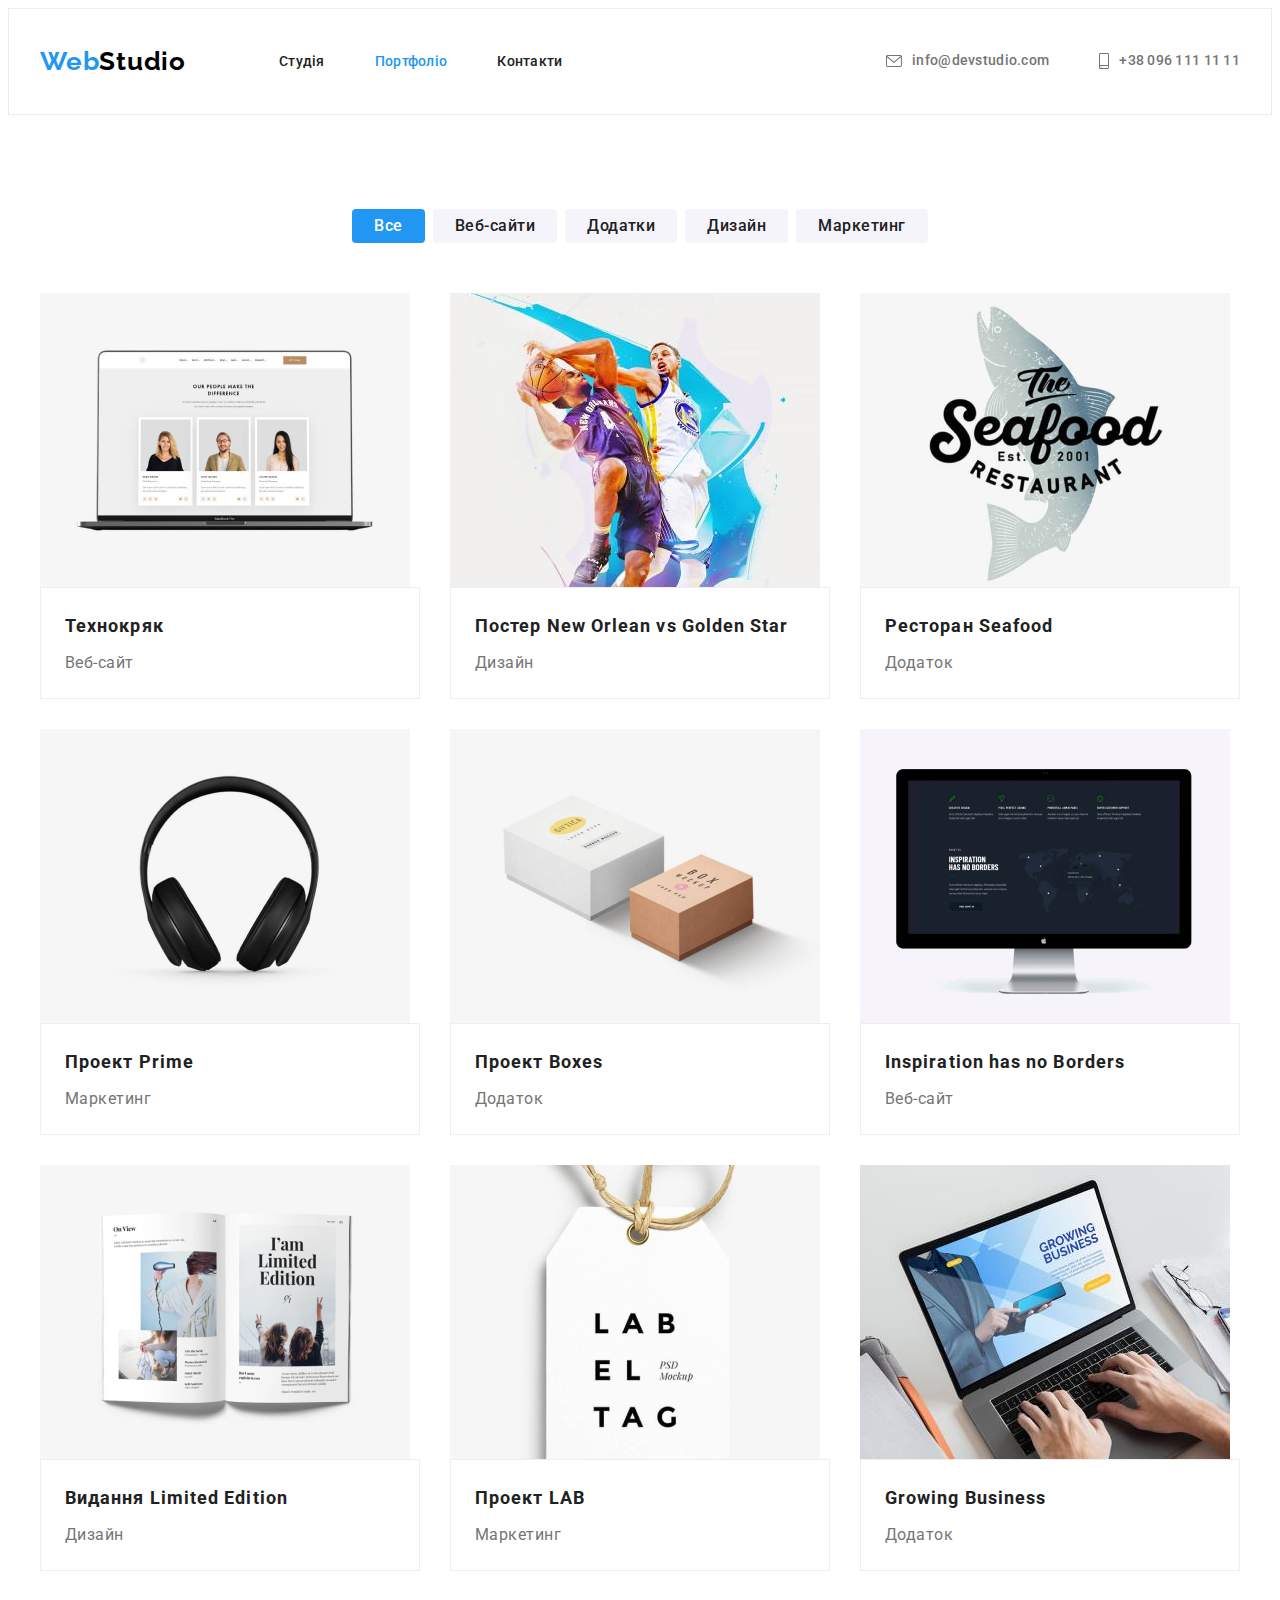
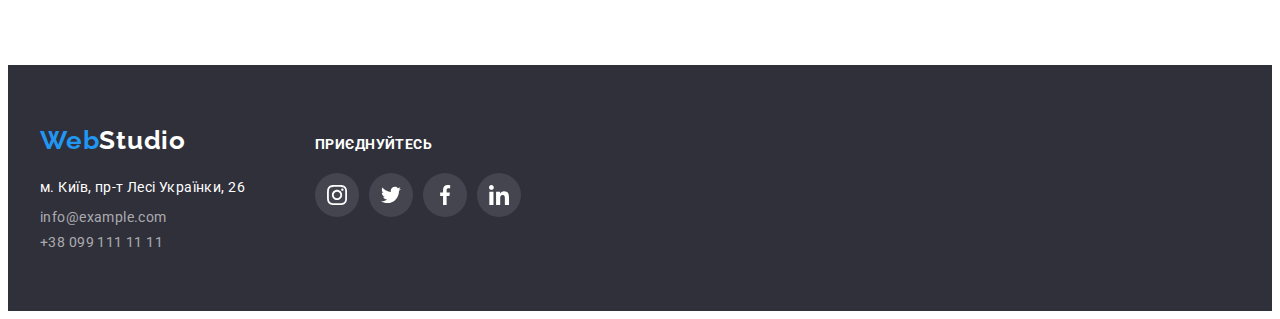
==== portfolio.html @ 76aff952 "add files" ====
<!DOCTYPE html>
<html lang="uk">
  <head>
    <meta charset="UTF-8" />
    <meta http-equiv="X-UA-Compatible" content="IE=edge" />
    <meta name="viewport" content="width=device-width, initial-scale=1.0" />
    <link rel="preconnect" href="https://fonts.googleapis.com" />
    <link rel="preconnect" href="https://fonts.gstatic.com" crossorigin />
    <link
      href="https://fonts.googleapis.com/css2?family=Raleway:wght@700&family=Roboto:wght@400;500;700;900&display=swap"
      rel="stylesheet"
    />
    <link
      rel="stylesheet"
      href="https://cdnjs.cloudflare.com/ajax/libs/modern-normalize/1.1.0/modern-normalize.min.css"
      integrity="sha512-wpPYUAdjBVSE4KJnH1VR1HeZfpl1ub8YT/NKx4PuQ5NmX2tKuGu6U/JRp5y+Y8XG2tV+wKQpNHVUX03MfMFn9Q=="
      crossorigin="anonymous"
      referrerpolicy="no-referrer"
    />
    <link rel="stylesheet" href="./css/styles.css" />
    <title>Portfolio</title>
  </head>
  <body>
    <header class="header">
      <div class="container">
        <a href="./index.html" lang="en" class="logo link"
          >Web<span class="header-studio">Studio</span></a
        >
        <nav class="header-nav">
          <ul class="nav-list list">
            <li class="nav-item"><a class="nav-link link" href="./index.html">Студія</a></li>
            <li class="nav-item">
              <a class="nav-link current link" href="./portfolio.html">Портфоліо</a>
            </li>
            <li class="nav-item"><a class="nav-link link" href="">Контакти</a></li>
          </ul>
        </nav>

        <ul class="header-list list">
          <li class="header-item">
            <a class="header-contact link" href="mailto:info@devstudio.com">
              <svg class="contact-icon" width="16" height="12">
                <use href="./img/symbol-defs.svg#icon-envelope"></use>
              </svg>
              info@devstudio.com</a
            >
          </li>
          <li class="header-item">
            <a class="header-contact link" href="tel:+380961111111">
              <svg class="contact-icon" width="10" height="16">
                <use href="./img/symbol-defs.svg#icon-smartphone"></use>
              </svg>
              +38 096 111 11 11</a
            >
          </li>
        </ul>
      </div>
    </header>

    <main>
      <section class="portfolio section">
        <div class="container">
          <h1 class="portfolio-title visually-hidden">Портфоліо</h1>
          <ul class="portfolio-nav list">
            <li class="portfolio-nav-item">
              <button type="button" class="portfolio-btn portfolio-btn-all">Все</button>
            </li>
            <li class="portfolio-nav-item">
              <button type="button" class="portfolio-btn">Веб-сайти</button>
            </li>
            <li class="portfolio-nav-item">
              <button type="button" class="portfolio-btn">Додатки</button>
            </li>
            <li class="portfolio-nav-item">
              <button type="button" class="portfolio-btn">Дизайн</button>
            </li>
            <li class="portfolio-nav-item">
              <button type="button" class="portfolio-btn">Маркетинг</button>
            </li>
          </ul>
          <ul class="portfolio-list list">
            <li class="portfolio-list-item">
              <a class="portfolio-link link" href=""
                ><img
                  class="portfolio-image"
                  src="./img/p1.jpg"
                  alt="Вебсайт Технокряк"
                  width="370"
                />
                <div class="portfolio-container">
                  <h2 class="portfolio-sub-title">Технокряк</h2>
                  <p class="portfilolio-text">Веб-сайт</p>
                </div>
              </a>
            </li>
            <li class="portfolio-list-item">
              <a class="portfolio-link link" href=""
                ><img class="portfolio-image" src="./img/p2.jpg" alt="Постер" width="370" />
                <div class="portfolio-container">
                  <h2 class="portfolio-sub-title">Постер New Orlean vs Golden Star</h2>
                  <p class="portfilolio-text">Дизайн</p>
                </div>
              </a>
            </li>
            <li class="portfolio-list-item">
              <a class="portfolio-link link" href=""
                ><img
                  class="portfolio-image"
                  src="./img/p3.jpg"
                  alt="Додаток ресторану"
                  width="370"
                />
                <div class="portfolio-container">
                  <h2 class="portfolio-sub-title">Ресторан Seafood</h2>
                  <p class="portfilolio-text">Додаток</p>
                </div>
              </a>
            </li>
            <li class="portfolio-list-item">
              <a class="portfolio-link link" href=""
                ><img
                  class="portfolio-image"
                  src="./img/p4.jpg"
                  alt="Марктинговий проект Prime"
                  width="370"
                />
                <div class="portfolio-container">
                  <h2 class="portfolio-sub-title">Проект Prime</h2>
                  <p class="portfilolio-text">Маркетинг</p>
                </div>
              </a>
            </li>
            <li class="portfolio-list-item">
              <a class="portfolio-link link" href=""
                ><img class="portfolio-image" src="./img/p5.jpg" alt="Додаток Boxes" width="370" />
                <div class="portfolio-container">
                  <h2 class="portfolio-sub-title">Проект Boxes</h2>
                  <p class="portfilolio-text">Додаток</p>
                </div>
              </a>
            </li>
            <li class="portfolio-list-item">
              <a class="portfolio-link link" href=""
                ><img
                  class="portfolio-image"
                  src="./img/p6.jpg"
                  alt="Вебсайт Inspiration"
                  width="370"
                />
                <div class="portfolio-container">
                  <h2 class="portfolio-sub-title">Inspiration has no Borders</h2>
                  <p class="portfilolio-text">Веб-сайт</p>
                </div>
              </a>
            </li>
            <li class="portfolio-list-item">
              <a class="portfolio-link link" href=""
                ><img
                  class="portfolio-image"
                  src="./img/p7.jpg"
                  alt="Дизайн Limited Edition"
                  width="370"
                />
                <div class="portfolio-container">
                  <h2 class="portfolio-sub-title">Видання Limited Edition</h2>
                  <p class="portfilolio-text">Дизайн</p>
                </div>
              </a>
            </li>
            <li class="portfolio-list-item">
              <a class="portfolio-link link" href=""
                ><img
                  class="portfolio-image"
                  src="./img/p8.jpg"
                  alt="Марктинговий проект LAB"
                  width="370"
                />
                <div class="portfolio-container">
                  <h2 class="portfolio-sub-title">Проект LAB</h2>
                  <p class="portfilolio-text">Маркетинг</p>
                </div>
              </a>
            </li>
            <li class="portfolio-list-item">
              <a class="portfolio-link link" href=""
                ><img
                  class="portfolio-image"
                  src="./img/p9.jpg"
                  alt="Додаток Growing Business"
                  width="370"
                />
                <div class="portfolio-container">
                  <h2 class="portfolio-sub-title">Growing Business</h2>
                  <p class="portfilolio-text">Додаток</p>
                </div>
              </a>
            </li>
          </ul>
        </div>
      </section>
    </main>

    <footer class="footer">
      <div class="footer-container container">
        <div>
          <a class="logo footer-logo link" href="./index.html"
            >Web<span class="footer-studio">Studio</span></a
          >
          <address class="footer-address">
            <ul class="footel-list list">
              <li class="footer-item">
                <a
                  class="footer-link link"
                  href="https://www.google.com/maps/place/бульвар+Лесі+Українки,+26,+Київ,+02000/@50.427353,30.5411324,16z/"
                  target="_blank"
                  rel="nofollow noopener noreferrer"
                  >м. Київ, пр-т Лесі Українки, 26</a
                >
              </li>
              <li class="footer-item">
                <a class="footer-mail link" href="mailto:info@example.com">info@example.com</a>
              </li>
              <li class="footer-item">
                <a class="footer-tel link" href="tel:+380991111111">+38 099 111 11 11</a>
              </li>
            </ul>
          </address>
        </div>
        <div class="join-container">
          <p class="join-title">Приєднуйтесь</p>
          <ul class="join-social-list list">
            <li class="join-social-item">
              <a href="" class="join-icon-link link"
                ><svg class="social-icon" width="20" height="20">
                  <use href="./img/symbol-defs.svg#icon-instagram"></use></svg
              ></a>
            </li>
            <li class="join-social-item">
              <a href="" class="join-icon-link link"
                ><svg class="social-icon" width="20" height="20">
                  <use href="./img/symbol-defs.svg#icon-twitter"></use></svg
              ></a>
            </li>
            <li class="join-social-item">
              <a href="" class="join-icon-link link"
                ><svg class="social-icon" width="20" height="20">
                  <use href="./img/symbol-defs.svg#icon-facebook"></use></svg
              ></a>
            </li>
            <li class="join-social-item">
              <a href="" class="join-icon-link link"
                ><svg class="social-icon" width="20" height="20">
                  <use href="./img/symbol-defs.svg#icon-linkedin"></use></svg
              ></a>
            </li>
          </ul>
        </div>
      </div>
    </footer>
  </body>
</html>
---- css/styles.css ----
/* ------Змінні------- */

:root {
  --main-color: #212121;
  --secondary-color: #ffffff;
  --accent-color: #2196f3;
  --text-color: #757575;
  --secondary-background-color: #f5f4fa;
}

p,
h1,
h2,
h3,
h4,
h5,
h6 {
  margin: 0;
}

ul {
  margin: 0;
  padding-left: 0;
}

img {
  display: block;
}

body {
  font-family: 'Roboto', sans-serif;
  color: var(--main-color);
  background-color: var(--secondary-color);
}

.section {
  padding-top: 94px;
  padding-bottom: 94px;
}

.container {
  width: 1200px;
  margin: 0 auto;
  padding-left: 15px;
  padding-right: 15px;
}

.list {
  list-style: none;
}

.link {
  text-decoration: none;
}

.visually-hidden {
  position: absolute;
  width: 1px;
  height: 1px;
  margin: -1px;
  border: 0;
  padding: 0;
  white-space: nowrap;
  clip-path: inset(100%);
  clip: rect(0 0 0 0);
  overflow: hidden;
}

/* --------Header --------*/

.header {
  padding-top: 24px;
  padding-bottom: 25px;
  border: 1px solid #ececec;
}

.header .container {
  display: flex;
  align-items: center;
}

.nav-list {
  display: flex;
  margin-left: 93px;
}

.nav-item:not(:last-child) {
  margin-right: 50px;
}

.header-list {
  display: flex;
  margin-left: auto;
}

.logo {
  font-family: 'Raleway';
  font-weight: 700;
  font-size: 26px;
  line-height: 1.19;
  letter-spacing: 0.03em;
  color: var(--accent-color);
}

.header-studio {
  color: #000000;
}

.nav-link {
  font-weight: 500;
  font-size: 14px;
  line-height: 1.4;
  letter-spacing: 0.02em;
  color: var(--main-color);
  padding-top: 20px;
  padding-bottom: 20px;
}

.header-contact {
  font-weight: 500;
  font-size: 14px;
  line-height: 1.14;
  letter-spacing: 0.02em;
  color: var(--text-color);
  display: flex;
  align-items: center;
  padding-top: 20px;
  padding-bottom: 20px;
}

.contact-icon {
  margin-right: 10px;
  fill: currentColor;
}

.header-item + .header-item {
  margin-left: 50px;
}

.nav-link:hover,
.nav-link:focus,
.header-contact:hover,
.header-contact:focus {
  color: var(--accent-color);
}

.current {
  color: var(--accent-color);
}

/* -------Hero-------- */

.hero {
  background-color: #1d1d22;
  max-width: 1600px;
  margin: 0 auto;
  padding-top: 200px;
  padding-bottom: 200px;
  text-align: center;
  background-image: linear-gradient(rgba(47, 48, 58, 0.4), rgba(47, 48, 58, 0.4)),
    url(../img/bghero.jpg);
  background-position: center;
  background-repeat: no-repeat;
}

.hero-title {
  width: 696px;
  font-weight: 900;
  font-size: 44px;
  line-height: 1.36;
  letter-spacing: 0.06em;
  text-transform: uppercase;
  text-align: center;
  color: var(--secondary-color);
  margin-bottom: 30px;
  margin-right: auto;
  margin-left: auto;
}

.hero-btn {
  min-width: 200px;
  font-family: inherit;
  font-weight: 700;
  font-size: 16px;
  line-height: 1.87;
  color: var(--secondary-color);
  background-color: var(--accent-color);
  letter-spacing: 0.06em;
  cursor: pointer;
  padding: 10px 32px;
  border: transparent;
  box-shadow: 0px 4px 4px rgba(0, 0, 0, 0.15);
  border-radius: 4px;
}

.hero-btn:hover,
.hero-btn:focus {
  background-color: #188ce8;
}

/* -------Benefits------- */

.benefits-icon-list {
  display: flex;
  justify-content: center;
  margin-bottom: 30px;
}

.benefits-icon-item {
  width: 270px;
  height: 120px;
  background-color: var(--secondary-background-color);
  margin-right: 30px;
  display: flex;
  justify-content: center;
  align-items: center;
}

.benefits-icon-item:last-child {
  margin-right: 0;
}

.benefits-list {
  display: flex;
}

.benefits-item:not(:last-child) {
  margin-right: 30px;
  min-width: 270px;
}

.benefits-subtitle {
  font-weight: 700;
  font-size: 14px;
  line-height: 1.14;
  letter-spacing: 0.03em;
  text-transform: uppercase;
  margin-bottom: 10px;
}

.benefits-text {
  font-size: 14px;
  line-height: 1.71;
  letter-spacing: 0.03em;
  color: var(--text-color);
}

/* -------Works------- */

.works {
  padding-top: 0;
}

.works-title {
  font-weight: 700;
  font-size: 36px;
  line-height: 1.16;
  letter-spacing: 0.03em;
  margin-bottom: 50px;
  text-align: center;
}

.works-list {
  display: flex;
  margin-right: -30px;
}

.works-item {
  width: calc((100% - 60px) / 3);
  margin-right: 30px;
}

/* -------Team-------- */

.team {
  background-color: var(--secondary-background-color);
}

.team-list {
  display: flex;
  margin-right: -30px;
}

.team-item {
  background-color: var(--secondary-color);
  width: calc((100% - 90px) / 4);
  margin-right: 30px;
  box-shadow: 0px 1px 3px rgba(0, 0, 0, 0.12), 0px 1px 1px rgba(0, 0, 0, 0.14),
    0px 2px 1px rgba(0, 0, 0, 0.2);
  border-radius: 0px 0px 4px 4px;
}

.team-title {
  font-weight: 700;
  font-size: 36px;
  line-height: 1.16;
  letter-spacing: 0.03em;
  margin-bottom: 50px;
  text-align: center;
}

.team-container {
  padding-top: 30px;
  padding-bottom: 30px;
  text-align: center;
}

.team-subtitle {
  font-weight: 500;
  font-size: 16px;
  line-height: 1.18;
  letter-spacing: 0.03em;
  margin-bottom: 10px;
}

.team-text {
  font-size: 16px;
  line-height: 1.18;
  letter-spacing: 0.03em;
  color: var(--text-color);
  margin-bottom: 16px;
}

.team-social-list {
  display: flex;
  justify-content: center;
}

.team-social-items {
  width: 44px;
  height: 44px;
  margin-right: 10px;
}

.team-social-items:last-child {
  margin-right: 0;
}

.social-icon-link {
  width: 100%;
  height: 100%;
  background-color: var(--secondary-color);
  border-radius: 50%;
  display: flex;
  align-items: center;
  justify-content: center;
  fill: #afb1b8;
}

.social-icon-link:hover,
.social-icon-link:focus {
  fill: var(--secondary-color);
  background-color: var(--accent-color);
}

/* -------Clients------- */

.clients-title {
  font-weight: 700;
  font-size: 36px;
  line-height: 1.16;
  letter-spacing: 0.03em;
  margin-bottom: 50px;
  text-align: center;
}

.clients-icon-list {
  display: flex;
  justify-content: center;
}

.clients-icon-item {
  width: 170px;
  height: 92px;
  margin-right: 30px;
}

.clients-icon-item:last-child {
  margin-right: 0;
}

.clients-icon-link {
  width: 100%;
  height: 100%;
  display: flex;
  align-items: center;
  justify-content: center;
  border: 1px solid #afb1b8;
  border-radius: 4px;
  fill: #afb1b8;
  outline: transparent;
}

.clients-icon-link:hover,
.clients-icon-link:focus {
  border-color: var(--accent-color);
}

.clients-icon-link:hover .icon-clients,
.clients-icon-link:focus .icon-clients {
  fill: var(--accent-color);
  border-color: var(--accent-color);
}

/* ------Footer------*/

.footer {
  background-color: #2f303a;
  padding-top: 60px;
  padding-bottom: 60px;
}

.footer-container {
  display: flex;
  align-items: baseline;
}

.footer-logo {
  display: block;
  margin-bottom: 20px;
}

.footer-studio {
  color: var(--secondary-color);
}

.footer-address {
  font-style: normal;
}

.footer-item:not(:last-child) {
  margin-bottom: 9px;
}

.footer-link {
  font-size: 14px;
  line-height: 1.71;
  letter-spacing: 0.03em;
  color: var(--secondary-color);
  display: block;
}

.footer-mail,
.footer-tel {
  display: block;
}

.footer-tel,
.footer-mail {
  font-size: 14px;
  line-height: 1.17;
  letter-spacing: 0.03em;
  color: rgba(255, 255, 255, 0.6);
}

.footer-mail:hover,
.footer-mail:focus,
.footer-tel:hover,
.footer-tel:focus,
.footer-link:hover,
.footer-link:focus {
  color: var(--accent-color);
}

.join-container {
  width: 206px;
  margin-left: 70px;
}

.join-title {
  font-family: 'Roboto';
  font-weight: 700;
  font-size: 14px;
  line-height: 1.14;
  letter-spacing: 0.03em;
  text-transform: uppercase;
  color: var(--secondary-color);
  margin-bottom: 20px;
}

.join-social-list {
  display: flex;
  justify-content: center;
}

.join-social-item {
  width: 44px;
  height: 44px;
  margin-right: 10px;
}

.join-social-item:last-child {
  margin-right: 0;
}

.join-icon-link {
  width: 100%;
  height: 100%;
  background-color: rgba(255, 255, 255, 0.1);
  border-radius: 50%;
  display: flex;
  align-items: center;
  justify-content: center;
  fill: var(--secondary-color);
}

.join-icon-link:hover,
.join-icon-link:focus {
  background-color: var(--accent-color);
}

/* ------Portfolio------- */

.portfolio-nav {
  display: flex;
  justify-content: center;
}

.portfolio-nav-item:not(:last-child) {
  margin-right: 8px;
}

.portfolio-btn {
  font-family: inherit;
  font-weight: 500;
  font-size: 16px;
  line-height: 1.36;
  letter-spacing: 0.03em;
  color: var(--main-color);
  background-color: var(--secondary-background-color);
  cursor: pointer;
  padding: 6px 22px;
  border-radius: 4px;
  border: transparent;
}

.portfolio-btn-all {
  font-family: inherit;
  font-weight: 500;
  font-size: 16px;
  line-height: 1.36;
  letter-spacing: 0.03em;
  color: var(--secondary-color);
  background-color: var(--accent-color);
  cursor: pointer;
}

.portfolio-btn:hover,
.portfolio-btn:focus,
.portfolio-btn:active {
  color: var(--secondary-color);
  background-color: var(--accent-color);
  box-shadow: 0px 3px 1px rgba(0, 0, 0, 0.1), 0px 1px 2px rgba(0, 0, 0, 0.08),
    0px 2px 2px rgba(0, 0, 0, 0.12);
}

.portfolio-list {
  margin-top: 50px;
  display: flex;
  flex-wrap: wrap;
  margin-right: -30px;
  margin-bottom: -30px;
}

.portfolio-list-item {
  width: calc(100% / 3 - 30px);
  margin-right: 30px;
  margin-bottom: 30px;
}

.portfolio-list-item:hover,
.portfolio-list-item:focus {
  box-shadow: 0px 1px 1px rgba(0, 0, 0, 0.12), 0px 4px 4px rgba(0, 0, 0, 0.06),
    1px 4px 6px rgba(0, 0, 0, 0.16);
}

.portfolio-image {
  display: block;
  max-width: 100%;
  height: auto;
}

.portfolio-container {
  padding: 20px 24px;
  border: 1px solid #eeeeee;
}

.portfolio-sub-title {
  font-weight: 700;
  font-size: 18px;
  line-height: 2;
  color: var(--main-color);
  letter-spacing: 0.06em;
  margin-bottom: 4px;
}

.portfilolio-text {
  font-size: 16px;
  line-height: 1.88;
  letter-spacing: 0.03em;
  color: var(--text-color);
}
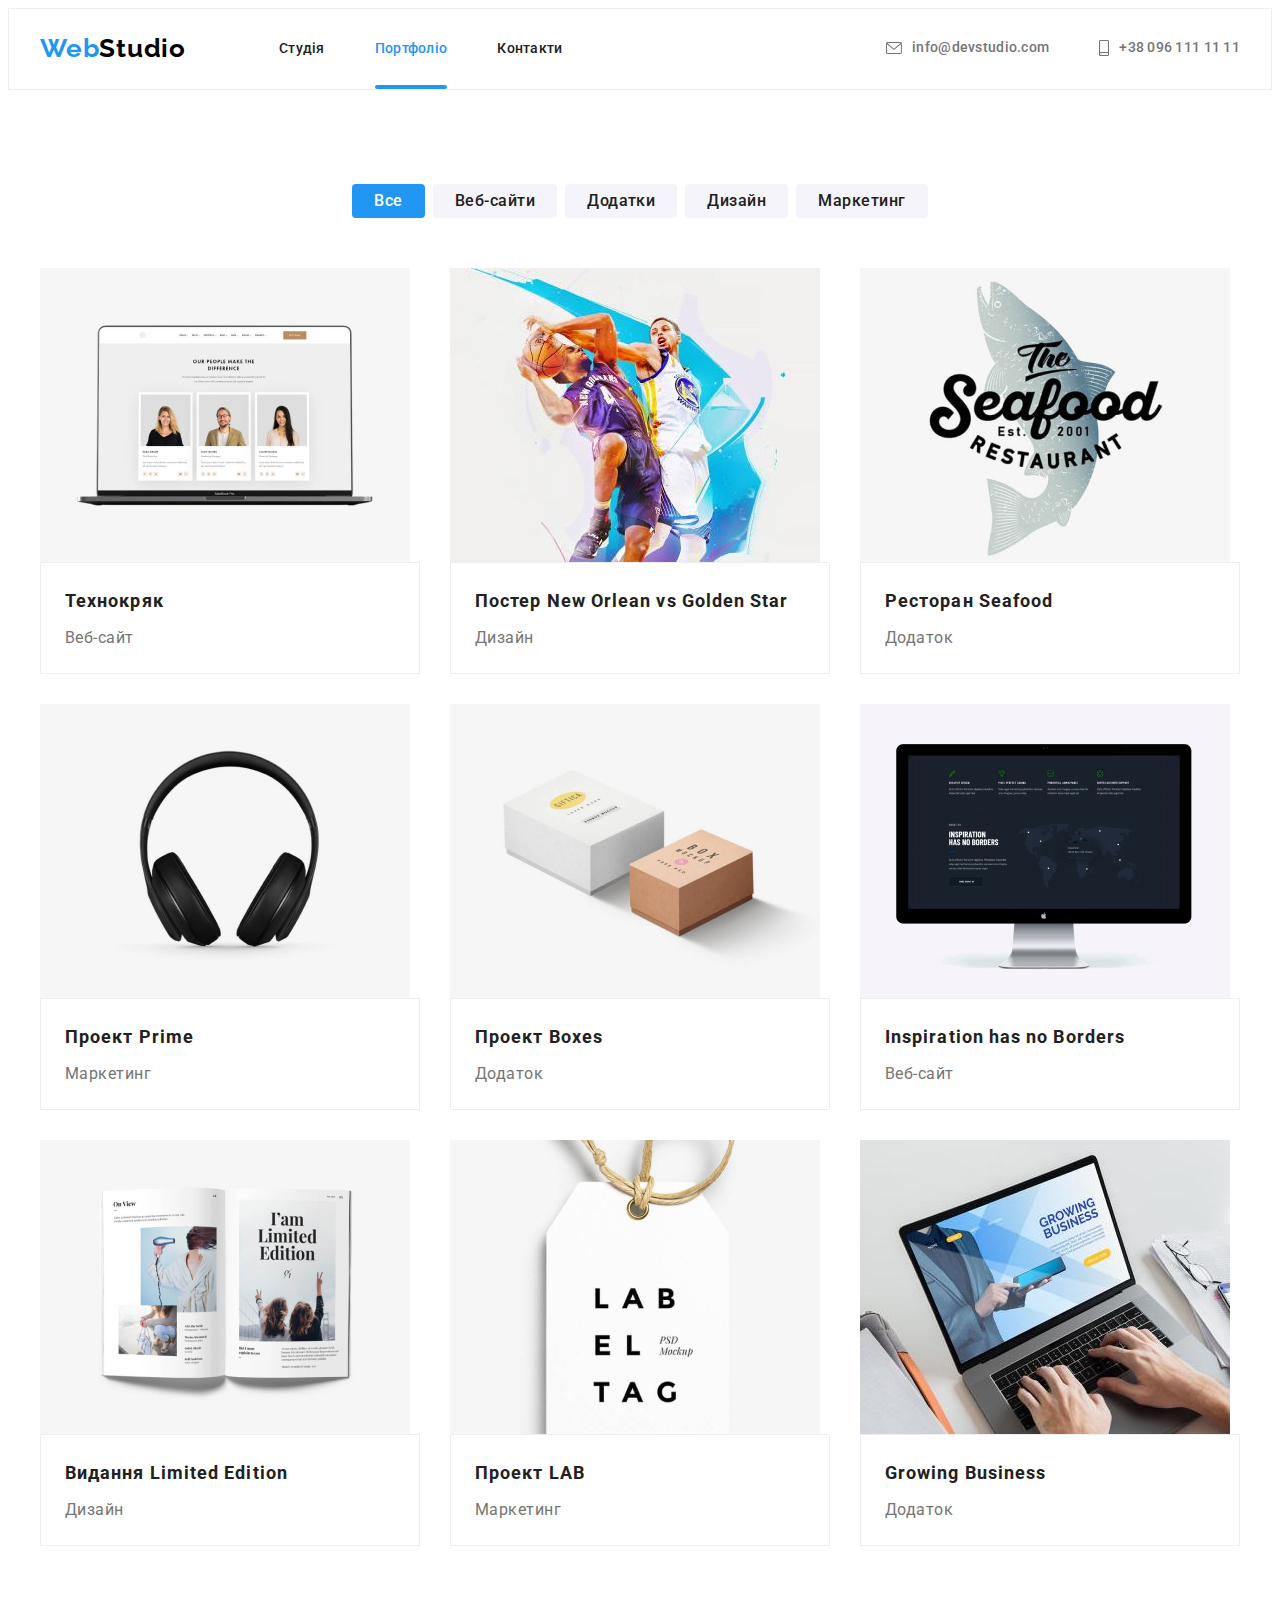
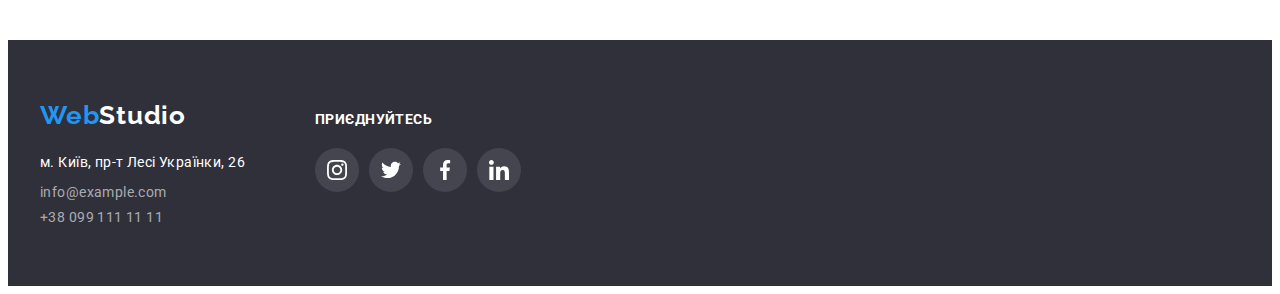
==== commit 8e97cee3: "add absolut, modal" ====
--- a/portfolio.html
+++ b/portfolio.html
@@ -80,13 +80,20 @@
           </ul>
           <ul class="portfolio-list list">
             <li class="portfolio-list-item">
-              <a class="portfolio-link link" href=""
-                ><img
-                  class="portfolio-image"
-                  src="./img/p1.jpg"
-                  alt="Вебсайт Технокряк"
-                  width="370"
-                />
+              <a class="portfolio-link link" href=""></a>
+                <div class="thumb">
+                  <img
+                    class="portfolio-image"
+                    src="./img/p1.jpg"
+                    alt="Вебсайт Технокряк"
+                    width="370"
+                  />
+                  <p class="overley-text">
+                    Ресурс пропонує комплексні пропозиції з різним рівнем функціоналу і сервісів.
+                    Все це дозволить відвідувачу отримати вичерпні відомості про компанію або
+                    приватну особу.
+                  </p>
+                </div>
                 <div class="portfolio-container">
                   <h2 class="portfolio-sub-title">Технокряк</h2>
                   <p class="portfilolio-text">Веб-сайт</p>
@@ -147,6 +154,7 @@
                   alt="Вебсайт Inspiration"
                   width="370"
                 />
+
                 <div class="portfolio-container">
                   <h2 class="portfolio-sub-title">Inspiration has no Borders</h2>
                   <p class="portfilolio-text">Веб-сайт</p>
--- a/css/styles.css
+++ b/css/styles.css
@@ -113,7 +113,9 @@
   letter-spacing: 0.02em;
   color: var(--main-color);
   padding-top: 20px;
-  padding-bottom: 20px;
+  padding-bottom: 32px;
+  transition: color 250ms cubic-bezier(0.4, 0, 0.2, 1);
+  position: relative;
 }
 
 .header-contact {
@@ -124,8 +126,7 @@
   color: var(--text-color);
   display: flex;
   align-items: center;
-  padding-top: 20px;
-  padding-bottom: 20px;
+  transition: color 250ms cubic-bezier(0.4, 0, 0.2, 1);
 }
 
 .contact-icon {
@@ -146,6 +147,17 @@
 
 .current {
   color: var(--accent-color);
+}
+
+.current::after {
+  content: '';
+  width: 100%;
+  height: 4px;
+  background-color: var(--accent-color);
+  border-radius: 2px;
+  position: absolute;
+  bottom: -1px;
+  left: 0;
 }
 
 /* -------Hero-------- */
@@ -268,6 +280,25 @@
 .works-item {
   width: calc((100% - 60px) / 3);
   margin-right: 30px;
+  position: relative;
+}
+
+.works-text {
+  font-weight: 700;
+  font-size: 14px;
+  line-height: 1.14;
+  text-align: center;
+  display: flex;
+  justify-content: center;
+  align-items: center;
+  letter-spacing: 0.03em;
+  text-transform: uppercase;
+  color: var(--secondary-color);
+  background-color: rgba(47, 48, 58, 0.8);
+  height: 70px;
+  width: 100%;
+  position: absolute;
+  bottom: 0;
 }
 
 /* -------Team-------- */
@@ -345,6 +376,8 @@
   align-items: center;
   justify-content: center;
   fill: #afb1b8;
+  transition: fill 250ms cubic-bezier(0.4, 0, 0.2, 1),
+    background-color 250ms cubic-bezier(0.4, 0, 0.2, 1);
 }
 
 .social-icon-link:hover,
@@ -438,11 +471,13 @@
   letter-spacing: 0.03em;
   color: var(--secondary-color);
   display: block;
+  transition: color 250ms cubic-bezier(0.4, 0, 0.2, 1);
 }
 
 .footer-mail,
 .footer-tel {
   display: block;
+  transition: color 250ms cubic-bezier(0.4, 0, 0.2, 1);
 }
 
 .footer-tel,
@@ -502,6 +537,7 @@
   align-items: center;
   justify-content: center;
   fill: var(--secondary-color);
+  transition: background-color 250ms cubic-bezier(0.4, 0, 0.2, 1);
 }
 
 .join-icon-link:hover,
@@ -532,6 +568,9 @@
   padding: 6px 22px;
   border-radius: 4px;
   border: transparent;
+  transition: color 250ms cubic-bezier(0.4, 0, 0.2, 1),
+    background-color 250ms cubic-bezier(0.4, 0, 0.2, 1),
+    box-shadow 250ms cubic-bezier(0.4, 0, 0.2, 1);
 }
 
 .portfolio-btn-all {
@@ -566,6 +605,7 @@
   width: calc(100% / 3 - 30px);
   margin-right: 30px;
   margin-bottom: 30px;
+  transition: box-shadow 250ms cubic-bezier(0.4, 0, 0.2, 1);
 }
 
 .portfolio-list-item:hover,
@@ -578,6 +618,30 @@
   display: block;
   max-width: 100%;
   height: auto;
+}
+
+.thumb {
+  position: relative;
+  overflow: hidden;
+}
+
+.overley-text {
+  font-size: 18px;
+  line-height: 1.55;
+  letter-spacing: 0.03em;
+  color: var(--secondary-color);
+  background-color: rgba(33, 150, 243, 0.9);
+  padding: 63px 24px;
+  position: absolute;
+  top: 0;
+  right: 0;
+  height: 100%;
+  transform: translateY(100%);
+  transition: transform 250ms cubic-bezier(0.4, 0, 0.2, 1);
+}
+
+.portfolio-list-item:hover .overley-text {
+  transform: translateY(0);
 }
 
 .portfolio-container {
@@ -600,3 +664,57 @@
   letter-spacing: 0.03em;
   color: var(--text-color);
 }
+
+/* ------Modal------ */
+
+.backdrop {
+  width: 100%;
+  height: 100%;
+  background-color: rgba(0, 0, 0, 0.2);
+  position: fixed;
+  top: 0;
+  transition: opacity 300ms, visibility 300ms;
+}
+
+.modal {
+  width: 528px;
+  height: 581px;
+  background-color: var(--secondary-color);
+  border-radius: 4px;
+  position: absolute;
+  top: 50%;
+  left: 50%;
+  transform: translate(-50%, -50%) scale(1);
+  transition: 300ms;
+}
+
+.backdrop.is-hidden .modal {
+  transform: translate(-50%, -50%) scale(0);
+}
+
+.modal-close-btn {
+  width: 30px;
+  height: 30px;
+  border-radius: 50%;
+  border: 1px solid rgba(0, 0, 0, 0.1);
+  background-color: transparent;
+  position: absolute;
+  top: 8px;
+  right: 8px;
+  display: block;
+  justify-content: center;
+  align-items: center;
+}
+
+.icon-close {
+  position: absolute;
+  top: 50%;
+  left: 50%;
+  transform: translate(-50%, -50%);
+}
+
+.is-hidden {
+  visibility: hidden;
+  opacity: 0;
+  pointer-events: none;
+}
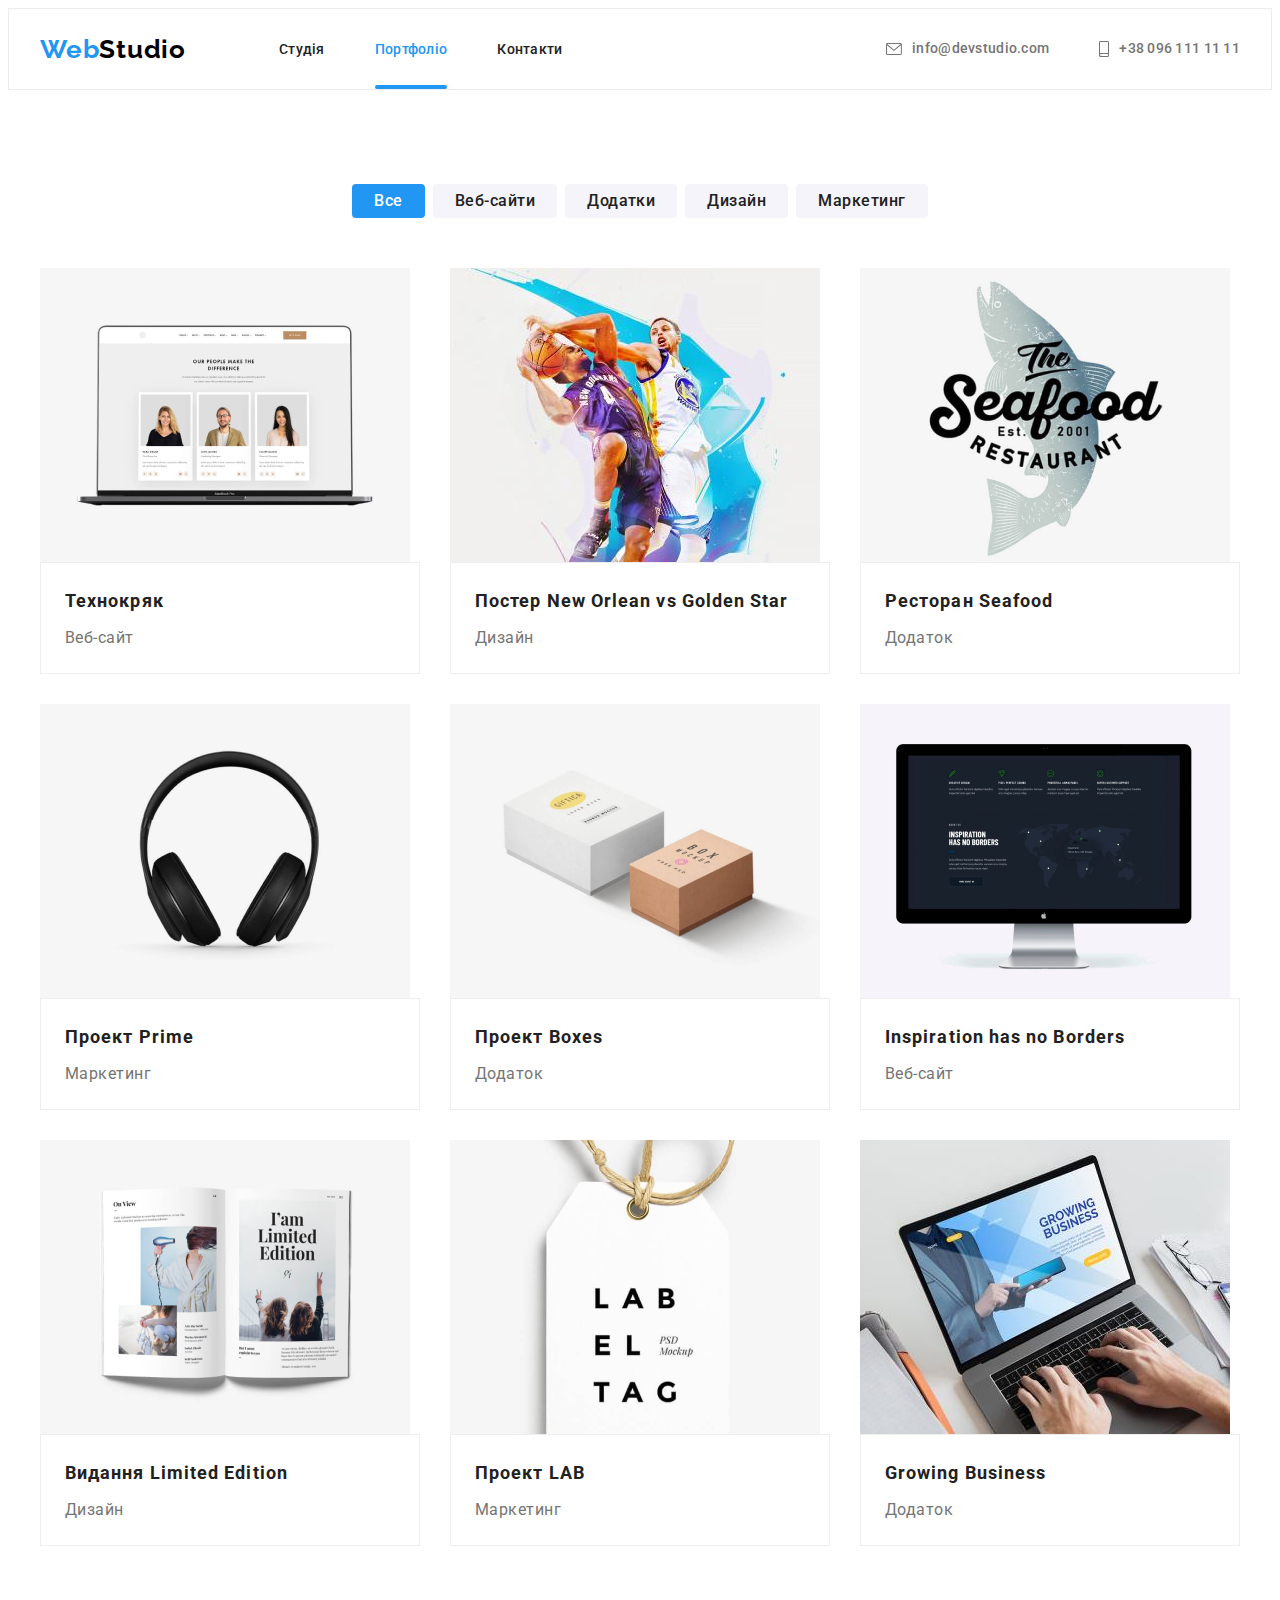
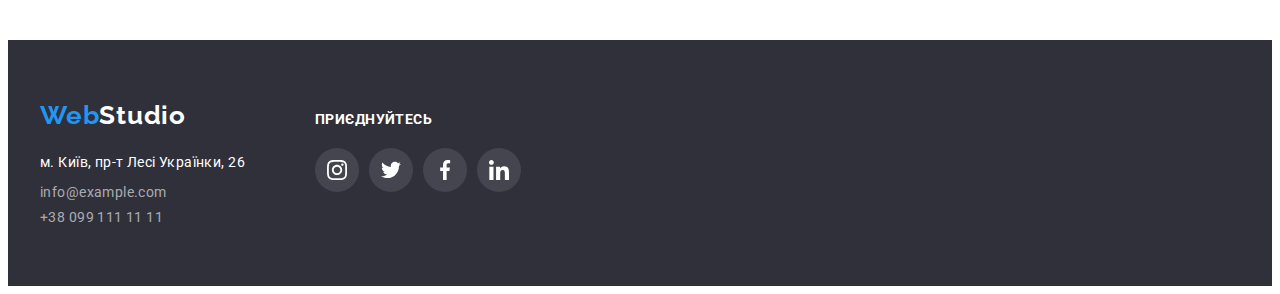
==== commit 94e81175: "correct" ====
--- a/portfolio.html
+++ b/portfolio.html
@@ -80,7 +80,7 @@
           </ul>
           <ul class="portfolio-list list">
             <li class="portfolio-list-item">
-              <a class="portfolio-link link" href=""></a>
+              <a class="portfolio-link link" href="">
                 <div class="thumb">
                   <img
                     class="portfolio-image"
@@ -101,8 +101,15 @@
               </a>
             </li>
             <li class="portfolio-list-item">
-              <a class="portfolio-link link" href=""
-                ><img class="portfolio-image" src="./img/p2.jpg" alt="Постер" width="370" />
+              <a class="portfolio-link link" href="">
+                <div class="thumb">
+                  <img class="portfolio-image" src="./img/p2.jpg" alt="Постер" width="370" />
+                  <p class="overley-text">
+                    Ресурс пропонує комплексні пропозиції з різним рівнем функціоналу і сервісів.
+                    Все це дозволить відвідувачу отримати вичерпні відомості про компанію або
+                    приватну особу.
+                  </p>
+                </div>
                 <div class="portfolio-container">
                   <h2 class="portfolio-sub-title">Постер New Orlean vs Golden Star</h2>
                   <p class="portfilolio-text">Дизайн</p>
@@ -110,13 +117,20 @@
               </a>
             </li>
             <li class="portfolio-list-item">
-              <a class="portfolio-link link" href=""
-                ><img
-                  class="portfolio-image"
-                  src="./img/p3.jpg"
-                  alt="Додаток ресторану"
-                  width="370"
-                />
+              <a class="portfolio-link link" href="">
+                <div class="thumb">
+                  <img
+                    class="portfolio-image"
+                    src="./img/p3.jpg"
+                    alt="Додаток ресторану"
+                    width="370"
+                  />
+                  <p class="overley-text">
+                    Ресурс пропонує комплексні пропозиції з різним рівнем функціоналу і сервісів.
+                    Все це дозволить відвідувачу отримати вичерпні відомості про компанію або
+                    приватну особу.
+                  </p>
+                </div>
                 <div class="portfolio-container">
                   <h2 class="portfolio-sub-title">Ресторан Seafood</h2>
                   <p class="portfilolio-text">Додаток</p>
@@ -124,13 +138,20 @@
               </a>
             </li>
             <li class="portfolio-list-item">
-              <a class="portfolio-link link" href=""
-                ><img
-                  class="portfolio-image"
-                  src="./img/p4.jpg"
-                  alt="Марктинговий проект Prime"
-                  width="370"
-                />
+              <a class="portfolio-link link" href="">
+                <div class="thumb">
+                  <img
+                    class="portfolio-image"
+                    src="./img/p4.jpg"
+                    alt="Марктинговий проект Prime"
+                    width="370"
+                  />
+                  <p class="overley-text">
+                    Ресурс пропонує комплексні пропозиції з різним рівнем функціоналу і сервісів.
+                    Все це дозволить відвідувачу отримати вичерпні відомості про компанію або
+                    приватну особу.
+                  </p>
+                </div>
                 <div class="portfolio-container">
                   <h2 class="portfolio-sub-title">Проект Prime</h2>
                   <p class="portfilolio-text">Маркетинг</p>
@@ -138,8 +159,15 @@
               </a>
             </li>
             <li class="portfolio-list-item">
-              <a class="portfolio-link link" href=""
-                ><img class="portfolio-image" src="./img/p5.jpg" alt="Додаток Boxes" width="370" />
+              <a class="portfolio-link link" href="">
+                <div class="thumb">
+                  <img class="portfolio-image" src="./img/p5.jpg" alt="Додаток Boxes" width="370" />
+                  <p class="overley-text">
+                    Ресурс пропонує комплексні пропозиції з різним рівнем функціоналу і сервісів.
+                    Все це дозволить відвідувачу отримати вичерпні відомості про компанію або
+                    приватну особу.
+                  </p>
+                </div>
                 <div class="portfolio-container">
                   <h2 class="portfolio-sub-title">Проект Boxes</h2>
                   <p class="portfilolio-text">Додаток</p>
@@ -147,14 +175,20 @@
               </a>
             </li>
             <li class="portfolio-list-item">
-              <a class="portfolio-link link" href=""
-                ><img
-                  class="portfolio-image"
-                  src="./img/p6.jpg"
-                  alt="Вебсайт Inspiration"
-                  width="370"
-                />
-
+              <a class="portfolio-link link" href="">
+                <div class="thumb">
+                  <img
+                    class="portfolio-image"
+                    src="./img/p6.jpg"
+                    alt="Вебсайт Inspiration"
+                    width="370"
+                  />
+                  <p class="overley-text">
+                    Ресурс пропонує комплексні пропозиції з різним рівнем функціоналу і сервісів.
+                    Все це дозволить відвідувачу отримати вичерпні відомості про компанію або
+                    приватну особу.
+                  </p>
+                </div>
                 <div class="portfolio-container">
                   <h2 class="portfolio-sub-title">Inspiration has no Borders</h2>
                   <p class="portfilolio-text">Веб-сайт</p>
@@ -162,13 +196,20 @@
               </a>
             </li>
             <li class="portfolio-list-item">
-              <a class="portfolio-link link" href=""
-                ><img
-                  class="portfolio-image"
-                  src="./img/p7.jpg"
-                  alt="Дизайн Limited Edition"
-                  width="370"
-                />
+              <a class="portfolio-link link" href="">
+                <div class="thumb">
+                  <img
+                    class="portfolio-image"
+                    src="./img/p7.jpg"
+                    alt="Дизайн Limited Edition"
+                    width="370"
+                  />
+                  <p class="overley-text">
+                    Ресурс пропонує комплексні пропозиції з різним рівнем функціоналу і сервісів.
+                    Все це дозволить відвідувачу отримати вичерпні відомості про компанію або
+                    приватну особу.
+                  </p>
+                </div>
                 <div class="portfolio-container">
                   <h2 class="portfolio-sub-title">Видання Limited Edition</h2>
                   <p class="portfilolio-text">Дизайн</p>
@@ -176,13 +217,20 @@
               </a>
             </li>
             <li class="portfolio-list-item">
-              <a class="portfolio-link link" href=""
-                ><img
-                  class="portfolio-image"
-                  src="./img/p8.jpg"
-                  alt="Марктинговий проект LAB"
-                  width="370"
-                />
+              <a class="portfolio-link link" href="">
+                <div class="thumb">
+                  <img
+                    class="portfolio-image"
+                    src="./img/p8.jpg"
+                    alt="Марктинговий проект LAB"
+                    width="370"
+                  />
+                  <p class="overley-text">
+                    Ресурс пропонує комплексні пропозиції з різним рівнем функціоналу і сервісів.
+                    Все це дозволить відвідувачу отримати вичерпні відомості про компанію або
+                    приватну особу.
+                  </p>
+                </div>
                 <div class="portfolio-container">
                   <h2 class="portfolio-sub-title">Проект LAB</h2>
                   <p class="portfilolio-text">Маркетинг</p>
@@ -190,13 +238,20 @@
               </a>
             </li>
             <li class="portfolio-list-item">
-              <a class="portfolio-link link" href=""
-                ><img
-                  class="portfolio-image"
-                  src="./img/p9.jpg"
-                  alt="Додаток Growing Business"
-                  width="370"
-                />
+              <a class="portfolio-link link" href="">
+                <div class="thumb">
+                  <img
+                    class="portfolio-image"
+                    src="./img/p9.jpg"
+                    alt="Додаток Growing Business"
+                    width="370"
+                  />
+                  <p class="overley-text">
+                    Ресурс пропонує комплексні пропозиції з різним рівнем функціоналу і сервісів.
+                    Все це дозволить відвідувачу отримати вичерпні відомості про компанію або
+                    приватну особу.
+                  </p>
+                </div>
                 <div class="portfolio-container">
                   <h2 class="portfolio-sub-title">Growing Business</h2>
                   <p class="portfilolio-text">Додаток</p>
--- a/css/styles.css
+++ b/css/styles.css
@@ -69,8 +69,8 @@
 /* --------Header --------*/
 
 .header {
-  padding-top: 24px;
-  padding-bottom: 25px;
+  /* padding-top: 24px;
+  padding-bottom: 25px; */
   border: 1px solid #ececec;
 }
 
@@ -112,7 +112,7 @@
   line-height: 1.4;
   letter-spacing: 0.02em;
   color: var(--main-color);
-  padding-top: 20px;
+  padding-top: 32px;
   padding-bottom: 32px;
   transition: color 250ms cubic-bezier(0.4, 0, 0.2, 1);
   position: relative;
@@ -127,6 +127,8 @@
   display: flex;
   align-items: center;
   transition: color 250ms cubic-bezier(0.4, 0, 0.2, 1);
+  padding-top: 32px;
+  padding-bottom: 32px;
 }
 
 .contact-icon {
@@ -156,7 +158,7 @@
   background-color: var(--accent-color);
   border-radius: 2px;
   position: absolute;
-  bottom: -1px;
+  bottom: 0;
   left: 0;
 }
 
@@ -203,6 +205,7 @@
   border: transparent;
   box-shadow: 0px 4px 4px rgba(0, 0, 0, 0.15);
   border-radius: 4px;
+  transition: background-color 250ms cubic-bezier(0.4, 0, 0.2, 1);
 }
 
 .hero-btn:hover,
@@ -211,25 +214,15 @@
 }
 
 /* -------Benefits------- */
-
-.benefits-icon-list {
-  display: flex;
-  justify-content: center;
-  margin-bottom: 30px;
-}
 
 .benefits-icon-item {
   width: 270px;
   height: 120px;
   background-color: var(--secondary-background-color);
-  margin-right: 30px;
+  margin-bottom: 30px;
   display: flex;
   justify-content: center;
   align-items: center;
-}
-
-.benefits-icon-item:last-child {
-  margin-right: 0;
 }
 
 .benefits-list {
@@ -238,7 +231,6 @@
 
 .benefits-item:not(:last-child) {
   margin-right: 30px;
-  min-width: 270px;
 }
 
 .benefits-subtitle {
@@ -605,11 +597,15 @@
   width: calc(100% / 3 - 30px);
   margin-right: 30px;
   margin-bottom: 30px;
+}
+
+.portfolio-link {
+  display: block;
   transition: box-shadow 250ms cubic-bezier(0.4, 0, 0.2, 1);
 }
 
-.portfolio-list-item:hover,
-.portfolio-list-item:focus {
+.portfolio-link:hover,
+.portfolio-link:focus {
   box-shadow: 0px 1px 1px rgba(0, 0, 0, 0.12), 0px 4px 4px rgba(0, 0, 0, 0.06),
     1px 4px 6px rgba(0, 0, 0, 0.16);
 }
@@ -640,7 +636,8 @@
   transition: transform 250ms cubic-bezier(0.4, 0, 0.2, 1);
 }
 
-.portfolio-list-item:hover .overley-text {
+.portfolio-link:hover .overley-text,
+.portfolio-link:focus .overley-text {
   transform: translateY(0);
 }
 
